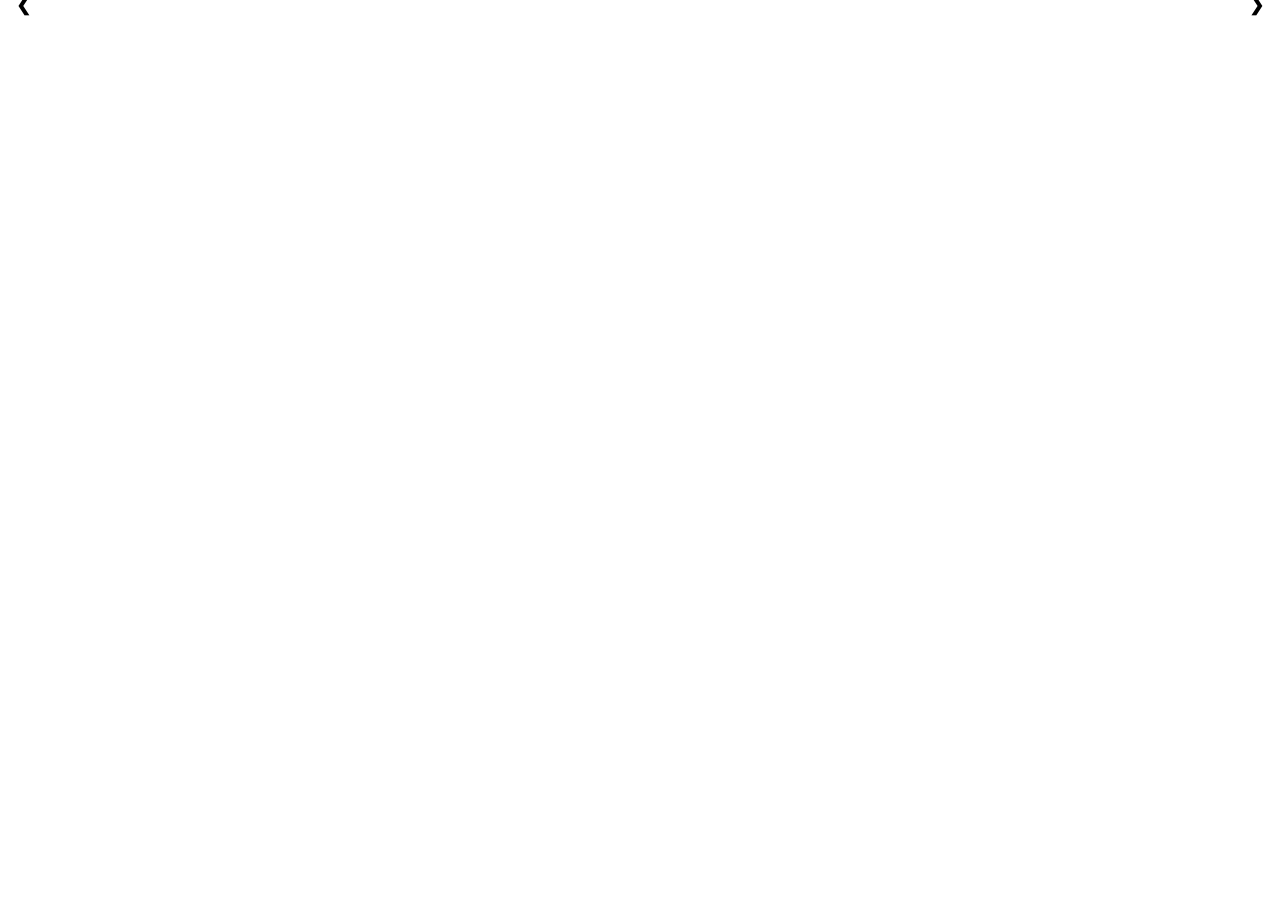
==== Compito/index.html @ 8eb8e1fe "compito" ====
<!DOCTYPE html>
<html lang="en">
  <head>
    <meta charset="UTF-8" />
    <meta http-equiv="X-UA-Compatible" content="IE=edge" />
    <meta name="viewport" content="width=device-width, initial-scale=1.0" />
    <link rel="stylesheet" href="./css/style.css" />
    <title>Images</title>
  </head>
  <body>
    <div id="slider">
      <div id="slides">
        <div class="number">1/5</div>
        <img src="./img/caffè.jpg" />
      </div>

      <div id="slides">
        <div class="number">2/5</div>
        <img src="./img/cucciolo.jpg" />
      </div>

      <div id="slides">
        <div class="number">3/5</div>
        <img src="./img/paesaggio1.jpg" />
      </div>

      <div id="slides">
        <div class="number">4/5</div>
        <img src="./img/paesaggio2.jpg" />
      </div>

      <div id="slides">
        <div class="number">5/5</div>
        <img src="./img/paesaggio3.jpg" />
      </div>
      <a class="prev" onclick="go(-1)">❮</a>
      <a class="next" onclick="go(1)">❯</a>
    </div>
    <script src="./js/script.js"></script>
  </body>
</html>
---- Compito/css/style.css ----
* {box-sizing: border-box}
body { 
    
    margin: 0 auto;
}
img{
    width: 100%;
}
#slides {
    display: none;
    animation-name: opacity;
    animation-duration: 1.5s;
}
@keyframes opacity {
    from {opacity: .4} 
    to {opacity: 1}
  }
#slider{
    width:100%;
    position: relative;
    margin: 0;
}
.number {
    color: grey;
    font-size: 30px;
    padding: 8px 12px;
    position: absolute;
    top: 0;
  }
.prev {
    left: 0px;
    border-radius:5px;
    cursor: pointer;
    position: absolute;
    top: 50%;
    width: auto;
    padding: 16px;
    margin-top: -22px;
    color: black;
    font-weight: bold;
    font-size: 18px;
    transition: 0.6s ease;
  }
  .next {
    right: 0;
    border-radius:5px;
    cursor: pointer;
    position: absolute;
    top: 50%;
    width: auto;
    padding: 16px;
    margin-top: -22px;
    color: black;
    font-weight: bold;
    font-size: 18px;
    transition: 0.6s ease;
  }
  .prev:hover, .next:hover {
    background-color: rgba(0,0,0,0.8);
  }
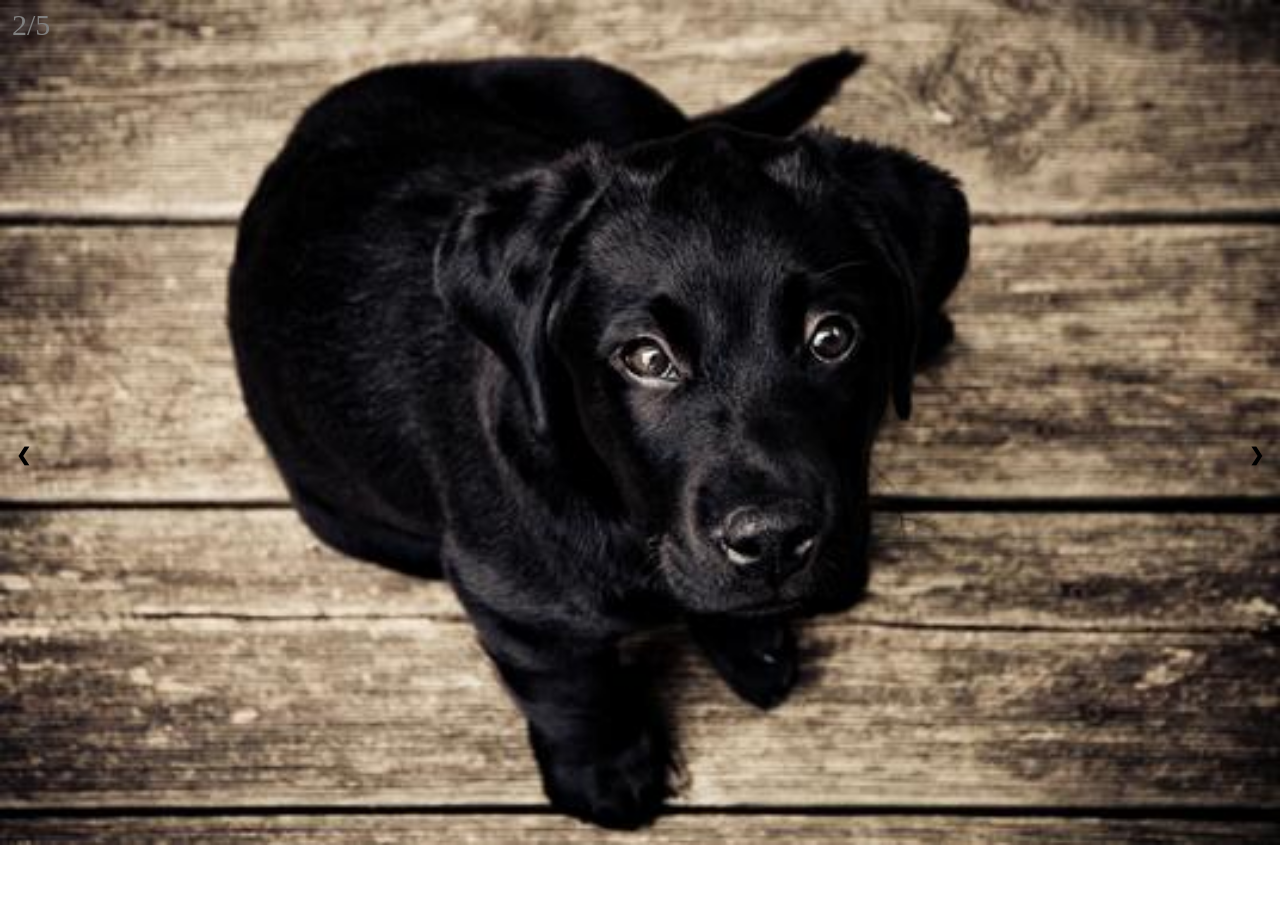
==== commit d5ae6770: "modificato html" ====
--- a/Compito/index.html
+++ b/Compito/index.html
@@ -8,13 +8,13 @@
     <title>Images</title>
   </head>
   <body>
-    <div id="slider">
+    <!-- <div id="slider"> -->
       <div id="slides">
         <div class="number">1/5</div>
         <img src="./img/caffè.jpg" />
       </div>
 
-      <div id="slides">
+      <!-- <div id="slides"> -->
         <div class="number">2/5</div>
         <img src="./img/cucciolo.jpg" />
       </div>
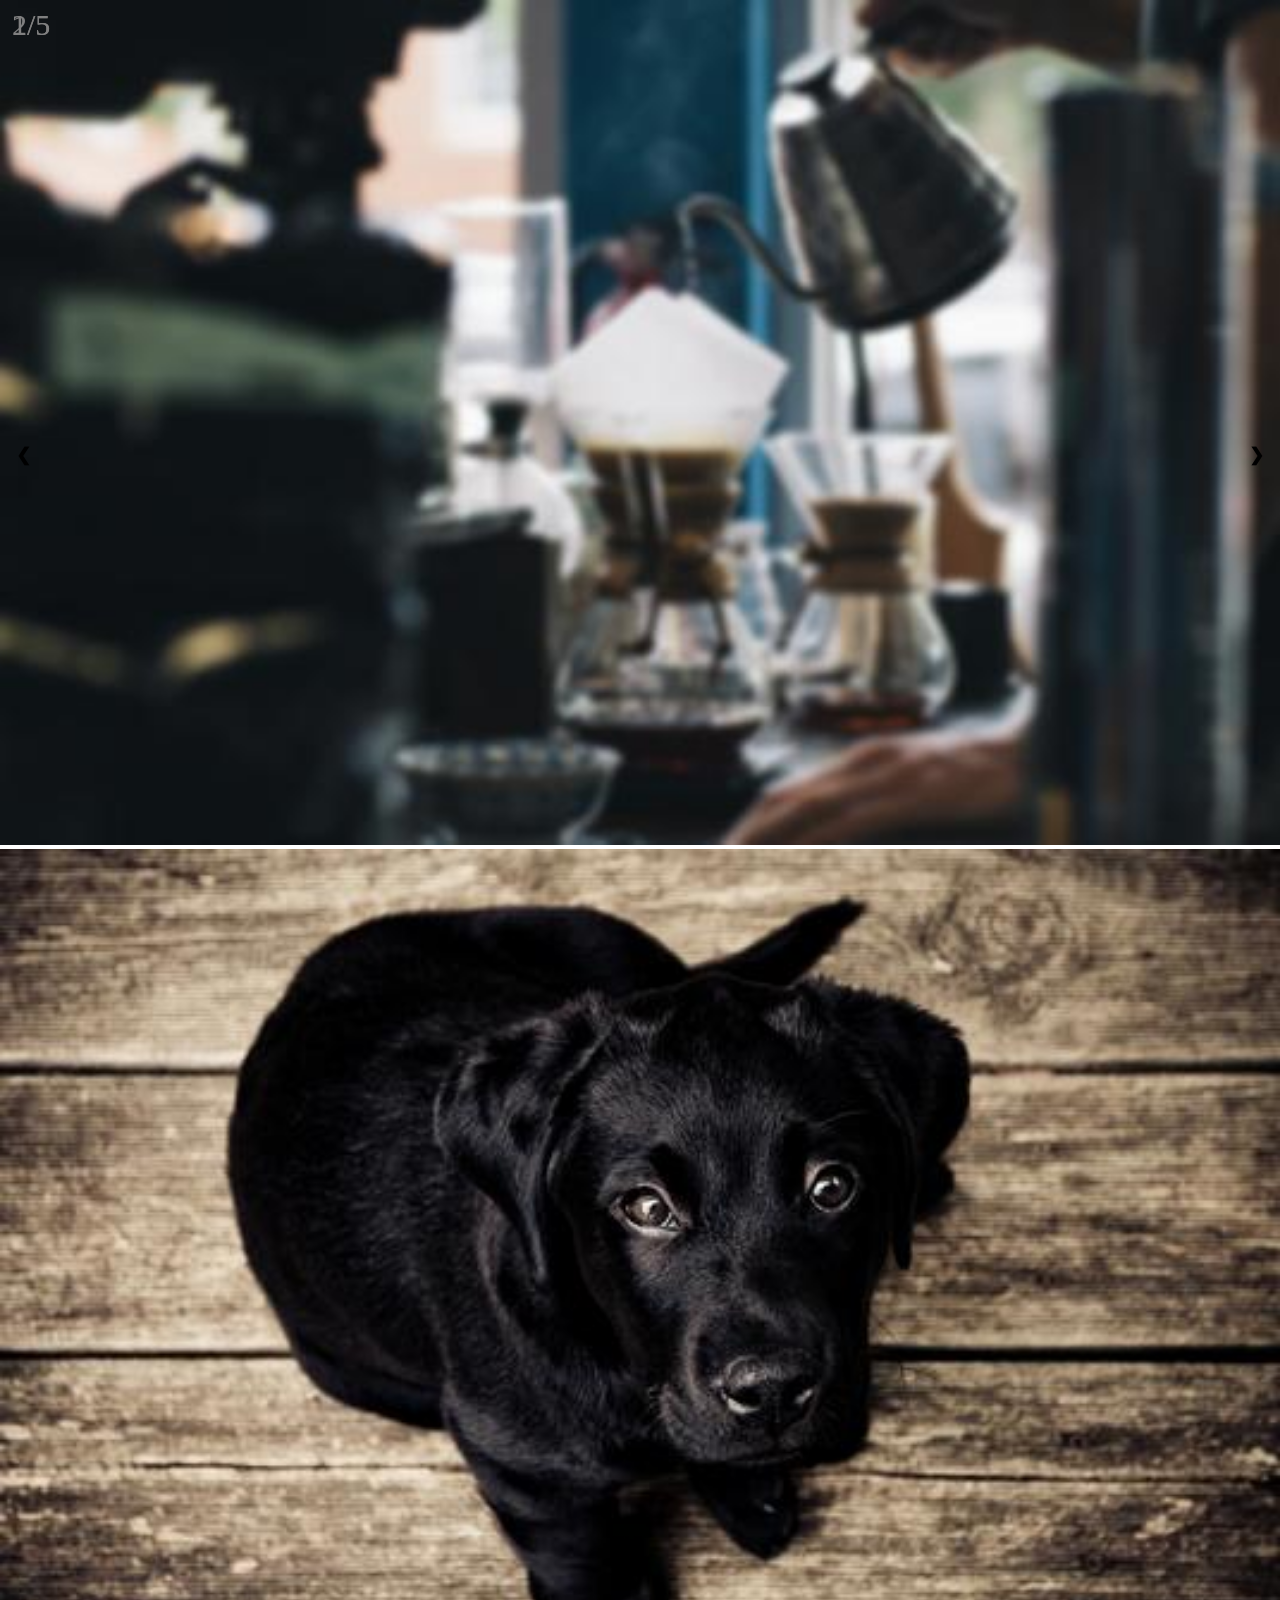
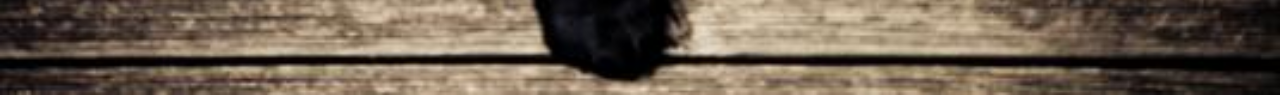
==== commit d30b3733: "html" ====
--- a/Compito/index.html
+++ b/Compito/index.html
@@ -8,8 +8,8 @@
     <title>Images</title>
   </head>
   <body>
-    <!-- <div id="slider"> -->
-      <div id="slides">
+    <div id="slider">
+      <!-- <div id="slides"> -->
         <div class="number">1/5</div>
         <img src="./img/caffè.jpg" />
       </div>
